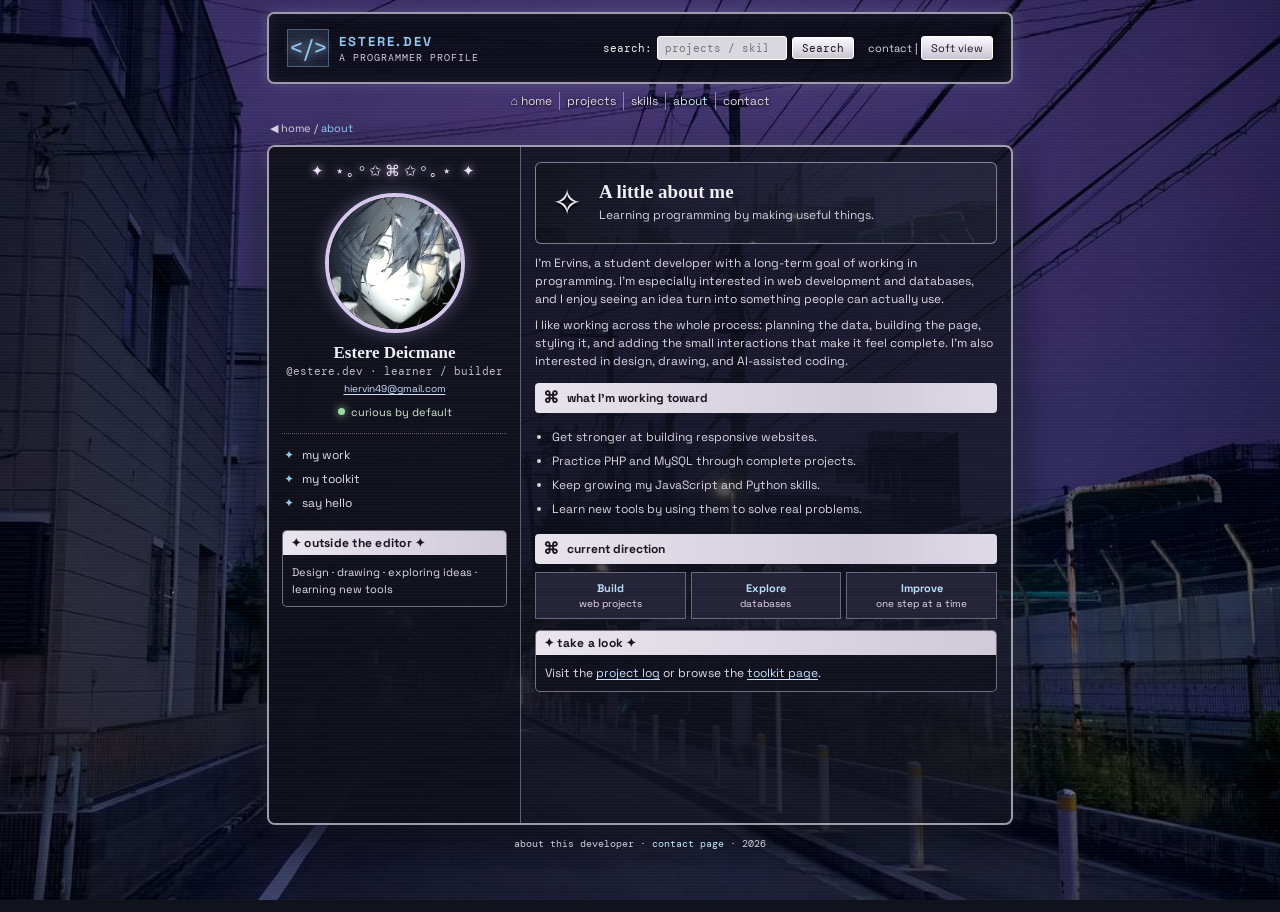
==== about.html @ 3be3d0f4 "first commit" ====
<!doctype html>
<html lang="en">
  <head>
    <meta charset="utf-8" />
    <meta name="viewport" content="width=device-width,initial-scale=1" />
    <meta
      name="description"
      content="About Estere Deicmane, a programmer in training."
    />
    <title>Estere.dev — About</title>
    <link rel="stylesheet" href="app.css" />
    <script defer src="app.js"></script>
  </head>
  <body>
    <div class="wrap">
      <header class="topbar">
        <a class="brand" href="index.html"
          ><span class="brand-mark">&lt;/&gt;</span
          ><span class="brand-name"
            >ESTERE.DEV<small>A PROGRAMMER PROFILE</small></span
          ></a
        >
        <div class="top-actions">
          <form class="search" id="global-search">
            <label for="search-input">search:</label
            ><input
              id="search-input"
              type="search"
              placeholder="projects / skills"
            /><button>Search</button>
          </form>
          <div class="utility-links">
            <a href="contact.html">contact</a> |
            <button class="tiny-btn" id="theme-toggle" type="button">
              Soft view
            </button>
          </div>
        </div>
      </header>
      <nav class="nav" aria-label="Main navigation">
        <a href="index.html">⌂ home</a><a href="projects.html">projects</a
        ><a href="skills.html">skills</a
        ><a href="about.html" aria-current="page">about</a
        ><a href="contact.html">contact</a>
      </nav>
      <p class="crumb">◀ <a href="index.html">home</a> / <span>about</span></p>
      <div class="profile">
        <aside class="side">
          <p class="sparkle">✦ ⋆｡°✩⌘✩°｡⋆ ✦</p>
          <img
            class="profile-photo"
            src="assets/profile-avatar.jpg"
            alt="Profile picture"
          />
          <h2 class="profile-name">Estere Deicmane</h2>
          <div class="handle">@estere.dev · learner / builder</div>
          <a class="mini-link side-email" href="mailto:hiervin49@gmail.com"
            >hiervin49@gmail.com</a
          >
          <div class="status"><span class="dot"></span> curious by default</div>
          <div class="side-links">
            <a href="projects.html">my work</a
            ><a href="skills.html">my toolkit</a
            ><a href="contact.html">say hello</a>
          </div>
          <section class="widget">
            <div class="widget-title">✦ outside the editor ✦</div>
            <div class="widget-body">
              Design · drawing · exploring ideas · learning new tools
            </div>
          </section>
        </aside>
        <main class="main">
          <div class="intro-banner">
            <span class="pixel-icon">✧</span>
            <div>
              <h1>A little about me</h1>
              <p>Learning programming by making useful things.</p>
            </div>
          </div>
          <section class="about-text">
            <p>
              I’m Ervins, a student developer with a long-term goal of working
              in programming. I’m especially interested in web development and
              databases, and I enjoy seeing an idea turn into something people
              can actually use.
            </p>
            <p>
              I like working across the whole process: planning the data,
              building the page, styling it, and adding the small interactions
              that make it feel complete. I’m also interested in design,
              drawing, and AI-assisted coding.
            </p>
          </section>
          <h2 class="section-title">what I’m working toward</h2>
          <ul class="bullet-list">
            <li>Get stronger at building responsive websites.</li>
            <li>Practice PHP and MySQL through complete projects.</li>
            <li>Keep growing my JavaScript and Python skills.</li>
            <li>Learn new tools by using them to solve real problems.</li>
          </ul>
          <h2 class="section-title">current direction</h2>
          <div class="blurb-row">
            <div class="blurb"><b>Build</b>web projects</div>
            <div class="blurb"><b>Explore</b>databases</div>
            <div class="blurb"><b>Improve</b>one step at a time</div>
          </div>
          <section class="widget">
            <div class="widget-title">✦ take a look ✦</div>
            <div class="widget-body">
              Visit the
              <a class="mini-link" href="projects.html">project log</a> or
              browse the
              <a class="mini-link" href="skills.html">toolkit page</a>.
            </div>
          </section>
        </main>
      </div>
      <footer class="footer">
        about this developer · <a href="contact.html">contact page</a> ·
        <span data-year></span>
      </footer>
    </div>
    <div class="toast" id="toast" role="status" aria-live="polite"></div>
  </body>
</html>
---- app.css ----
@import url("https://fonts.googleapis.com/css2?family=DM+Mono:wght@400;500&family=Space+Grotesk:wght@400;500;600;700&display=swap");
:root {
  --ink: #f0edf4;
  --muted: #c0bac9;
  --panel: rgba(16, 17, 27, 0.84);
  --panel-2: rgba(24, 25, 38, 0.82);
  --line: rgba(234, 226, 246, 0.66);
  --accent-blue: #93c6ef;
  --blue: #93c6ef;
  --lav: #d9c3ed;
  --dark: #12131e;
  --shadow: 0 14px 45px #05060ac9;
}
* {
  box-sizing: border-box;
}
html {
  scroll-behavior: smooth;
}
body {
  margin: 0;
  min-height: 100vh;
  color: var(--ink);
  font:
    14px/1.5 "Space Grotesk",
    Arial,
    sans-serif;
  background: #11131c url("assets/site-background.jpg") center/cover fixed
    no-repeat;
  position: relative;
}
body:before {
  content: "";
  position: fixed;
  inset: 0;
  pointer-events: none;
  z-index: 5;
  background: repeating-linear-gradient(
    0deg,
    rgba(255, 255, 255, 0.035) 0 1px,
    transparent 1px 3px
  );
  mix-blend-mode: screen;
  opacity: 0.45;
}
a {
  color: inherit;
  text-decoration: none;
}
button,
input,
textarea {
  font: inherit;
  color: inherit;
}
.wrap {
  max-width: 770px;
  margin: 12px auto 42px;
  padding: 0 12px;
  position: relative;
  z-index: 1;
}
.topbar {
  height: 72px;
  background: rgba(9, 10, 18, 0.88);
  border: 2px solid var(--line);
  border-radius: 7px;
  box-shadow:
    0 0 14px #ccd2ef30,
    inset 0 0 18px #a3a8d018;
  display: flex;
  align-items: center;
  justify-content: space-between;
  padding: 10px 18px;
  gap: 16px;
}
.brand {
  display: flex;
  align-items: center;
  gap: 10px;
  min-width: 180px;
}
.brand-mark {
  width: 42px;
  height: 38px;
  display: grid;
  place-items: center;
  color: var(--accent-blue);
  font-size: 24px;
  border: 1px solid #93c6ef60;
  background: linear-gradient(140deg, #93c6ef26, #1c1e31);
  text-shadow: 0 0 10px var(--accent-blue);
}
.brand-name {
  font-weight: 700;
  letter-spacing: 0.16em;
  font-size: 13px;
  color: var(--accent-blue);
}
.brand-name small {
  display: block;
  letter-spacing: 0.1em;
  color: #d2c7db;
  font:
    10px "DM Mono",
    monospace;
}
.top-actions {
  display: flex;
  align-items: center;
  gap: 14px;
}
.search {
  display: flex;
  align-items: center;
  gap: 5px;
  font:
    11px "DM Mono",
    monospace;
  color: #eee;
}
.search input {
  width: 130px;
  background: #d9d8df;
  color: #151521;
  border: 1px solid #fff;
  border-radius: 3px;
  padding: 4px 7px;
  outline: none;
}
.search input:focus {
  box-shadow: 0 0 0 2px var(--accent-blue);
}
.tiny-btn,
.search button {
  background: linear-gradient(#fbf9ff, #c8c5d1);
  color: #191723;
  border: 1px solid #fff;
  border-radius: 3px;
  padding: 3px 9px;
  font-size: 11px;
  cursor: pointer;
  box-shadow: 0 1px 3px #000;
}
.utility-links {
  font-size: 11px;
  color: #d9d5df;
  white-space: nowrap;
}
.utility-links a:hover,
.nav a:hover {
  color: var(--accent-blue);
}
.nav {
  display: flex;
  flex-wrap: wrap;
  justify-content: center;
  gap: 0;
  padding: 8px 0 10px;
  color: #ddd7e1;
  font-size: 12px;
  text-shadow: 0 1px 3px #000;
}
.nav a {
  padding: 0 7px;
  border-right: 1px solid #8e8996;
}
.nav a:last-child {
  border: 0;
}
.nav a[aria-current="page"] {
  color: #cde7ff;
}
.crumb {
  font-size: 11px;
  color: #d5d0df;
  margin: 0 0 8px 3px;
}
.crumb span {
  color: var(--accent-blue);
}
.profile {
  display: grid;
  grid-template-columns: 252px 1fr;
  border: 2px solid var(--line);
  border-radius: 8px;
  background: linear-gradient(
    125deg,
    rgba(10, 11, 20, 0.83),
    rgba(22, 23, 35, 0.7)
  );
  box-shadow:
    var(--shadow),
    0 0 16px #ced4f02c;
  overflow: hidden;
  min-height: 680px;
}
.side {
  padding: 15px 13px 18px;
  border-right: 1px solid #e3d9f363;
  background: linear-gradient(150deg, #11121bd9, #0c0e19cc);
}
.main {
  padding: 15px 14px 24px;
  min-width: 0;
}
.sparkle {
  font:
    15px Georgia,
    serif;
  letter-spacing: 0.24em;
  text-align: center;
  color: #eee3f6;
  text-shadow: 0 0 9px #d5b9f9;
  margin: 0 0 10px;
}
.profile-photo {
  width: 140px;
  height: 140px;
  border-radius: 50%;
  margin: 13px auto 10px;
  border: 4px solid #d4c7eb;
  box-shadow: 0 0 18px #b3a9ef64;
  display: block;
  object-fit: cover;
}
.workspace-photo {
  display: block;
  width: 100%;
  aspect-ratio: 3 / 2;
  margin: 12px 0;
  border: 1px solid #e3d9f363;
  border-radius: 4px;
  object-fit: cover;
}
.profile-name {
  text-align: center;
  font:
    600 17px Georgia,
    serif;
  margin: 5px 0 1px;
}
.handle {
  text-align: center;
  color: #beb5c9;
  font:
    11px "DM Mono",
    monospace;
}
.side-email {
  display: block;
  margin: 3px 0 4px;
  text-align: center;
  font-size: 10px;
}
.status {
  display: flex;
  justify-content: center;
  align-items: center;
  gap: 6px;
  color: #d6e8d5;
  font-size: 11px;
  margin: 8px 0 13px;
}
.dot {
  width: 7px;
  height: 7px;
  border-radius: 50%;
  background: #9adb9f;
  box-shadow: 0 0 8px #9adb9f;
}
.side-links {
  border-top: 1px dotted #afa4ba80;
  padding-top: 9px;
  margin: 6px 0 15px;
}
.side-links a {
  display: block;
  padding: 3px 2px;
  font-size: 12px;
  color: #e1dce8;
}
.side-links a:before {
  content: "✦";
  color: var(--accent-blue);
  margin-right: 8px;
}
.side-links a:hover {
  background: #ffffff0c;
  color: #cde7ff;
}
.widget {
  border: 1px solid #e5d8ed75;
  border-radius: 5px;
  background: #10121de0;
  margin: 11px 0;
  overflow: hidden;
}
.widget-title {
  background: linear-gradient(90deg, #e9e5ed, #cfc9d8);
  color: #151522;
  padding: 3px 8px;
  font-size: 12px;
  font-weight: 700;
  letter-spacing: 0.02em;
}
.widget-body {
  padding: 9px;
  font-size: 12px;
  color: #e3dce8;
}
.side .widget-body {
  font-size: 11px;
}
.tag-cloud {
  display: flex;
  flex-wrap: wrap;
  gap: 5px;
}
.tag {
  display: inline-block;
  padding: 3px 6px;
  border: 1px solid #d1c5e475;
  background: linear-gradient(120deg, #262438, #161a26);
  font:
    10px "DM Mono",
    monospace;
  color: #f1e8f3;
}
.tag:nth-child(3n + 1) {
  border-color: #93c6ef78;
  color: #d3eaff;
}
.tag:nth-child(3n + 2) {
  border-color: #9bc9ed78;
  color: #d6eeff;
}
.mini-link {
  color: #c9dfff;
  text-decoration: underline;
  text-underline-offset: 2px;
}
.small-print {
  font-size: 10px;
  color: #b4adbd;
}
.intro-banner {
  min-height: 82px;
  border: 1px solid #ddd4e78a;
  border-radius: 6px;
  background:
    linear-gradient(100deg, #11131ede, #242638bf),
    url("assets/site-background.jpg") center/cover;
  display: flex;
  align-items: center;
  gap: 17px;
  padding: 12px 16px;
  margin-bottom: 10px;
}
.pixel-icon {
  font-size: 36px;
  filter: drop-shadow(0 3px 0 #050609);
}
.intro-banner h1 {
  font:
    600 19px Georgia,
    serif;
  margin: 0 0 3px;
}
.intro-banner p {
  margin: 0;
  color: #d6d0dc;
  font-size: 12px;
}
.edit-link {
  margin-left: auto;
  font-size: 11px;
  color: #b9ddfa;
  white-space: nowrap;
}
.welcome {
  font-size: 12px;
  color: #d5cddd;
  margin: 10px 0 13px;
}
.section-title {
  display: flex;
  align-items: center;
  gap: 8px;
  background: linear-gradient(90deg, #e8e4ed, #cfcbd8 70%, #ded9e6);
  color: #171621;
  border-radius: 4px;
  padding: 3px 8px;
  margin: 13px 0 8px;
  font-weight: 700;
  font-size: 12px;
}
.section-title:before {
  content: "⌘";
  font-family: Georgia;
  font-size: 16px;
}
.section-title small {
  margin-left: auto;
  font:
    10px "DM Mono",
    monospace;
  color: #4a4653;
}
.grid {
  display: grid;
  grid-template-columns: repeat(2, minmax(0, 1fr));
  gap: 7px;
}
.skill-card {
  border: 1px solid #d3c9e488;
  background: linear-gradient(140deg, #222334ed, #11131ce8);
  min-height: 55px;
  padding: 7px 8px;
  cursor: pointer;
  text-align: left;
  transition:
    transform 0.15s,
    border-color 0.15s;
}
.skill-card:hover,
.skill-card.active {
  transform: translateY(-2px);
  border-color: var(--accent-blue);
  box-shadow: 0 4px 12px #06070a88;
}
.skill-card strong {
  display: block;
  font:
    600 12px "DM Mono",
    monospace;
  color: #f5e8f1;
}
.skill-card span {
  display: block;
  color: #c3bdcc;
  font-size: 10px;
  margin-top: 2px;
}
.demo-output {
  border: 1px solid #b9a9ca75;
  background: #080b12;
  color: #c5f0d2;
  padding: 10px 11px;
  margin-top: 8px;
  border-radius: 4px;
  font:
    11px/1.55 "DM Mono",
    monospace;
  white-space: pre-wrap;
  min-height: 58px;
}
.demo-output .prompt {
  color: #b9ddfa;
}
.blurb-row {
  display: grid;
  grid-template-columns: repeat(3, 1fr);
  gap: 5px;
}
.blurb {
  font-size: 10px;
  text-align: center;
  padding: 7px 4px;
  border: 1px solid #d5cae566;
  background: #242236;
  color: #e8dce9;
}
.blurb b {
  display: block;
  color: #b9ddfa;
  font-size: 11px;
}
.project-list {
  display: grid;
  gap: 8px;
}
.project-card {
  border: 1px solid #d2c6e388;
  background: linear-gradient(120deg, #222333e8, #12141eea);
  padding: 10px;
  border-radius: 4px;
  display: grid;
  grid-template-columns: 52px 1fr auto;
  gap: 10px;
  align-items: center;
}
.project-icon {
  width: 48px;
  height: 48px;
  display: grid;
  place-items: center;
  font-size: 22px;
  background: linear-gradient(140deg, #93c6ef3b, #9ac8ee25);
  border: 1px solid #93c6ef7a;
}
.project-card h3 {
  font:
    600 14px Georgia,
    serif;
  margin: 0 0 3px;
}
.project-card p {
  font-size: 11px;
  color: #c9c2d0;
  margin: 0;
}
.project-card .tag-cloud {
  margin-top: 6px;
}
.project-card button,
.action-btn {
  border: 1px solid #eee1f5;
  background: linear-gradient(#f3edf7, #cbc5d4);
  color: #17151f;
  padding: 5px 8px;
  border-radius: 3px;
  font-size: 10px;
  font-weight: 600;
  cursor: pointer;
  white-space: nowrap;
}
.project-card button:hover,
.action-btn:hover,
.tiny-btn:hover {
  filter: brightness(1.08);
  transform: translateY(-1px);
}
.filter-row {
  display: flex;
  gap: 7px;
  align-items: center;
  margin: 8px 0;
}
.filter-row input {
  flex: 1;
  min-width: 0;
  background: #10121d;
  border: 1px solid #cfc2dd99;
  border-radius: 3px;
  padding: 7px 9px;
  font-size: 12px;
}
.filter-row input:focus {
  outline: 2px solid var(--accent-blue);
}
.filter-count {
  font:
    10px "DM Mono",
    monospace;
  color: #c7bdcf;
  white-space: nowrap;
}
.empty-state {
  padding: 18px;
  text-align: center;
  color: #cec4d7;
  border: 1px dashed #cfc0dd80;
}
.skill-row {
  display: grid;
  grid-template-columns: 98px 1fr;
  gap: 12px;
  align-items: start;
  padding: 9px 0;
  border-bottom: 1px dotted #c6b8d969;
}
.skill-row:last-child {
  border: 0;
}
.skill-name {
  font:
    600 13px "DM Mono",
    monospace;
  color: #c6e4fa;
}
.skill-row p {
  font-size: 12px;
  color: #d0c9d6;
  margin: 0;
}
.code-sample {
  display: block;
  margin-top: 5px;
  color: #bce9cb;
  font:
    10px "DM Mono",
    monospace;
}
.about-text p {
  font-size: 12px;
  color: #ddd6e1;
  margin: 8px 0;
}
.bullet-list {
  padding-left: 17px;
  color: #d9d1dd;
  font-size: 12px;
}
.bullet-list li {
  padding: 3px 0;
}
.contact-form label {
  display: block;
  font-size: 11px;
  margin: 8px 0 3px;
  color: #e4dce8;
}
.contact-form input,
.contact-form textarea {
  display: block;
  width: 100%;
  background: #0d1019;
  border: 1px solid #cfc2dd88;
  padding: 8px;
  border-radius: 3px;
  font-size: 12px;
}
.contact-form textarea {
  min-height: 90px;
  resize: vertical;
}
.notice {
  font-size: 11px;
  color: #c5bdca;
  background: #0b0d15;
  border-left: 3px solid var(--blue);
  padding: 8px;
  margin: 10px 0;
}
.form-status {
  font-size: 11px;
  color: #bde9c6;
  min-height: 18px;
}
.footer {
  padding: 12px 4px;
  text-align: center;
  font:
    10px "DM Mono",
    monospace;
  color: #d1cad7;
}
.footer a {
  color: #c6e4fa;
}
.toast {
  position: fixed;
  bottom: 18px;
  left: 50%;
  transform: translate(-50%, 20px);
  opacity: 0;
  pointer-events: none;
  background: #eae4f0;
  color: #17141e;
  padding: 8px 14px;
  border-radius: 4px;
  z-index: 9;
  font-size: 12px;
  transition: 0.2s;
}
.toast.show {
  opacity: 1;
  transform: translate(-50%, 0);
}
dialog {
  background: #11131e;
  color: var(--ink);
  border: 1px solid #e5d9ed;
  border-radius: 7px;
  max-width: 510px;
  width: calc(100% - 32px);
  box-shadow: 0 20px 70px #000;
}
.modal-head {
  display: flex;
  align-items: center;
  justify-content: space-between;
  border-bottom: 1px solid #c9bad966;
  padding-bottom: 8px;
}
.modal-head h2 {
  font:
    600 18px Georgia,
    serif;
  margin: 0;
}
.modal-close {
  background: transparent;
  border: 0;
  color: #fff;
  font-size: 21px;
  cursor: pointer;
}
.modal-copy {
  font-size: 12px;
  color: #d5cddd;
}
.dark-off {
  --panel: rgba(35, 37, 49, 0.92);
  --panel-2: rgba(47, 49, 64, 0.9);
}
.dark-off:before {
  opacity: 0.12;
}
.dark-off .profile {
  background: #303243ed;
}
.dark-off .side {
  background: #292b39df;
}
@media (max-width: 640px) {
  .wrap {
    margin-top: 7px;
    padding: 0 7px;
  }
  .topbar {
    height: auto;
    min-height: 62px;
    padding: 8px 10px;
    flex-wrap: wrap;
  }
  .brand {
    min-width: 0;
  }
  .top-actions {
    margin-left: auto;
  }
  .search {
    display: none;
  }
  .nav {
    font-size: 11px;
  }
  .nav a {
    padding: 2px 6px;
  }
  .profile {
    grid-template-columns: 1fr;
  }
  .side {
    border-right: 0;
    border-bottom: 1px solid #e3d9f363;
    padding: 10px;
  }
  .side > .sparkle,
  .side-links,
  .side .widget {
    display: none;
  }
  .profile-photo {
    width: 84px;
    height: 84px;
    margin: 5px auto;
  }
  .main {
    padding: 10px;
  }
  .intro-banner {
    min-height: 72px;
    padding: 9px;
  }
  .intro-banner h1 {
    font-size: 16px;
  }
  .edit-link {
    font-size: 10px;
  }
  .grid {
    grid-template-columns: repeat(2, minmax(0, 1fr));
  }
  .project-card {
    grid-template-columns: 42px 1fr;
  }
  .project-icon {
    width: 40px;
    height: 40px;
  }
  .project-card button {
    grid-column: 2;
    justify-self: start;
  }
  .skill-row {
    grid-template-columns: 80px 1fr;
  }
  .blurb-row {
    grid-template-columns: repeat(3, 1fr);
  }
}
@media (max-width: 390px) {
  .utility-links {
    font-size: 10px;
  }
  .brand-mark {
    width: 34px;
  }
  .brand-name {
    font-size: 11px;
  }
  .nav a {
    padding: 2px 4px;
  }
  .grid {
    grid-template-columns: 1fr;
  }
  .intro-banner {
    gap: 8px;
  }
  .edit-link {
    display: none;
  }
}
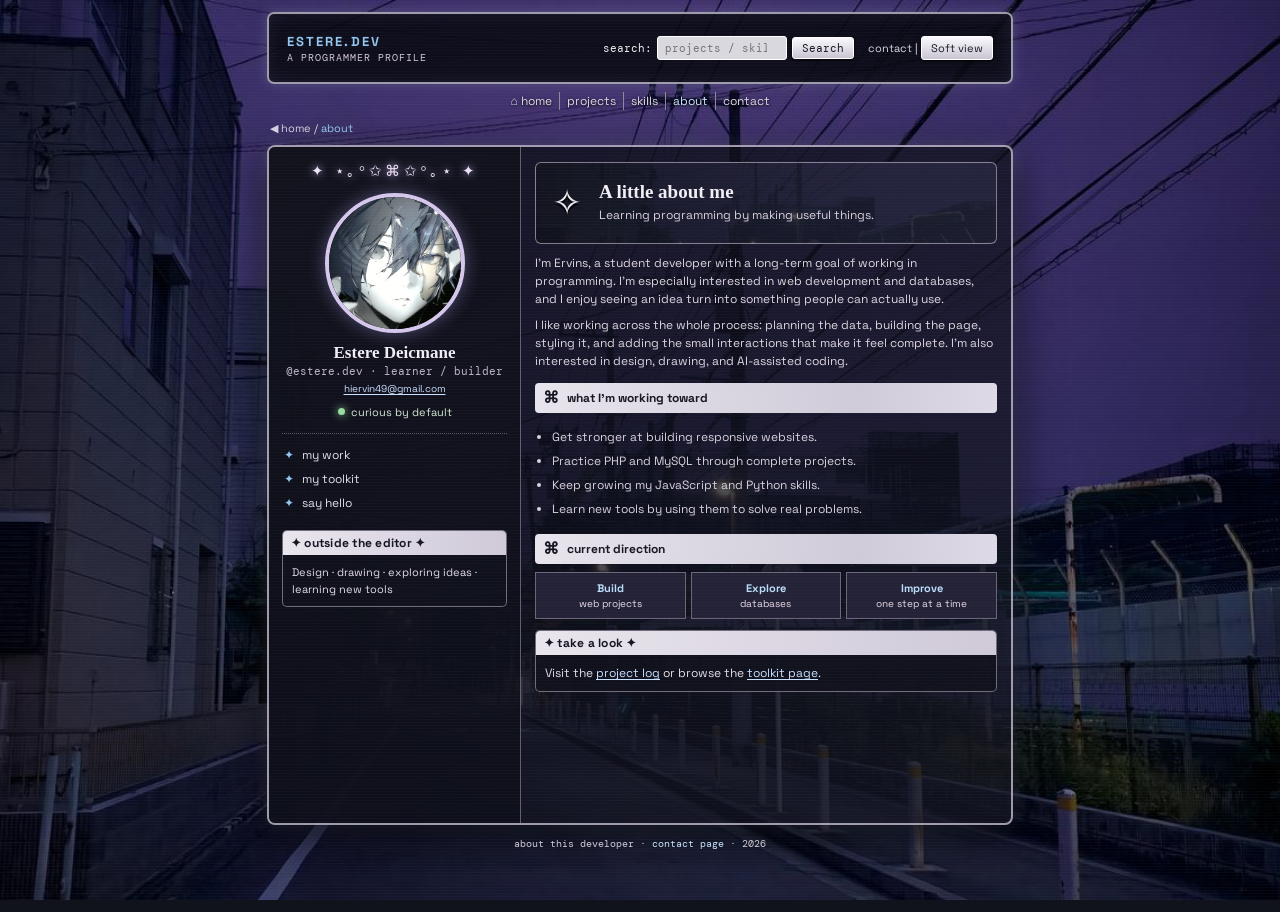
==== commit 2bd1876b: "ok" ====
--- a/about.html
+++ b/about.html
@@ -7,7 +7,7 @@
       name="description"
       content="About Estere Deicmane, a programmer in training."
     />
-    <title>Estere.dev — About</title>
+    <title>Estere.dev - About</title>
     <link rel="stylesheet" href="app.css" />
     <script defer src="app.js"></script>
   </head>
@@ -15,15 +15,14 @@
     <div class="wrap">
       <header class="topbar">
         <a class="brand" href="index.html"
-          ><span class="brand-mark">&lt;/&gt;</span
           ><span class="brand-name"
             >ESTERE.DEV<small>A PROGRAMMER PROFILE</small></span
           ></a
         >
         <div class="top-actions">
           <form class="search" id="global-search">
-            <label for="search-input">search:</label
-            ><input
+            <label for="search-input">search:</label>
+            <input
               id="search-input"
               type="search"
               placeholder="projects / skills"
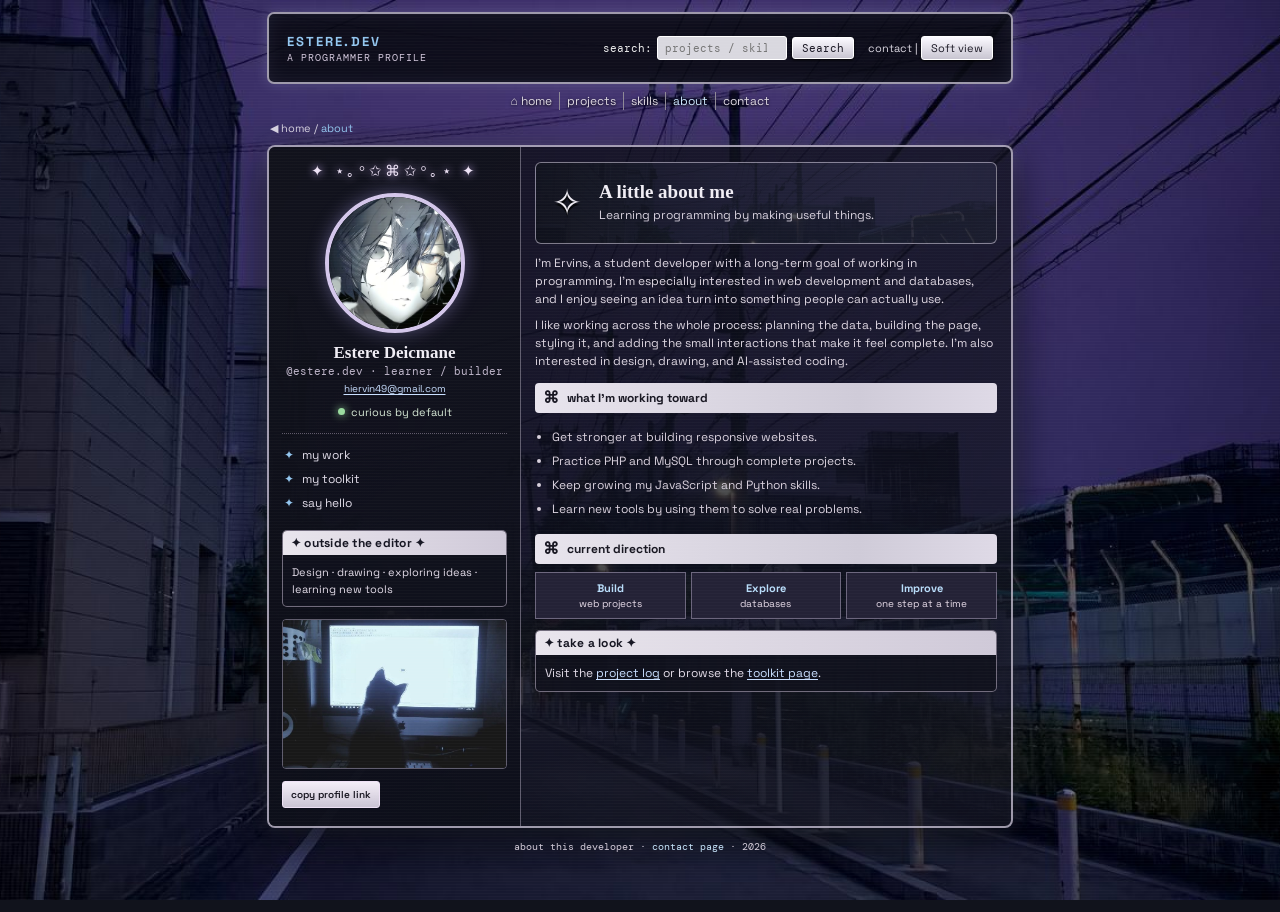
==== commit 005852a8: "minor fixes" ====
--- a/about.html
+++ b/about.html
@@ -68,6 +68,10 @@
               Design · drawing · exploring ideas · learning new tools
             </div>
           </section>
+          <img class="workspace-photo" src="assets/coding-cat.jpg" alt="" />
+          <button class="action-btn" data-copy="url" type="button">
+            copy profile link
+          </button>
         </aside>
         <main class="main">
           <div class="intro-banner">
--- a/app.css
+++ b/app.css
@@ -490,6 +490,9 @@
   gap: 10px;
   align-items: center;
 }
+.project-card[hidden] {
+  display: none;
+}
 .project-icon {
   width: 48px;
   height: 48px;
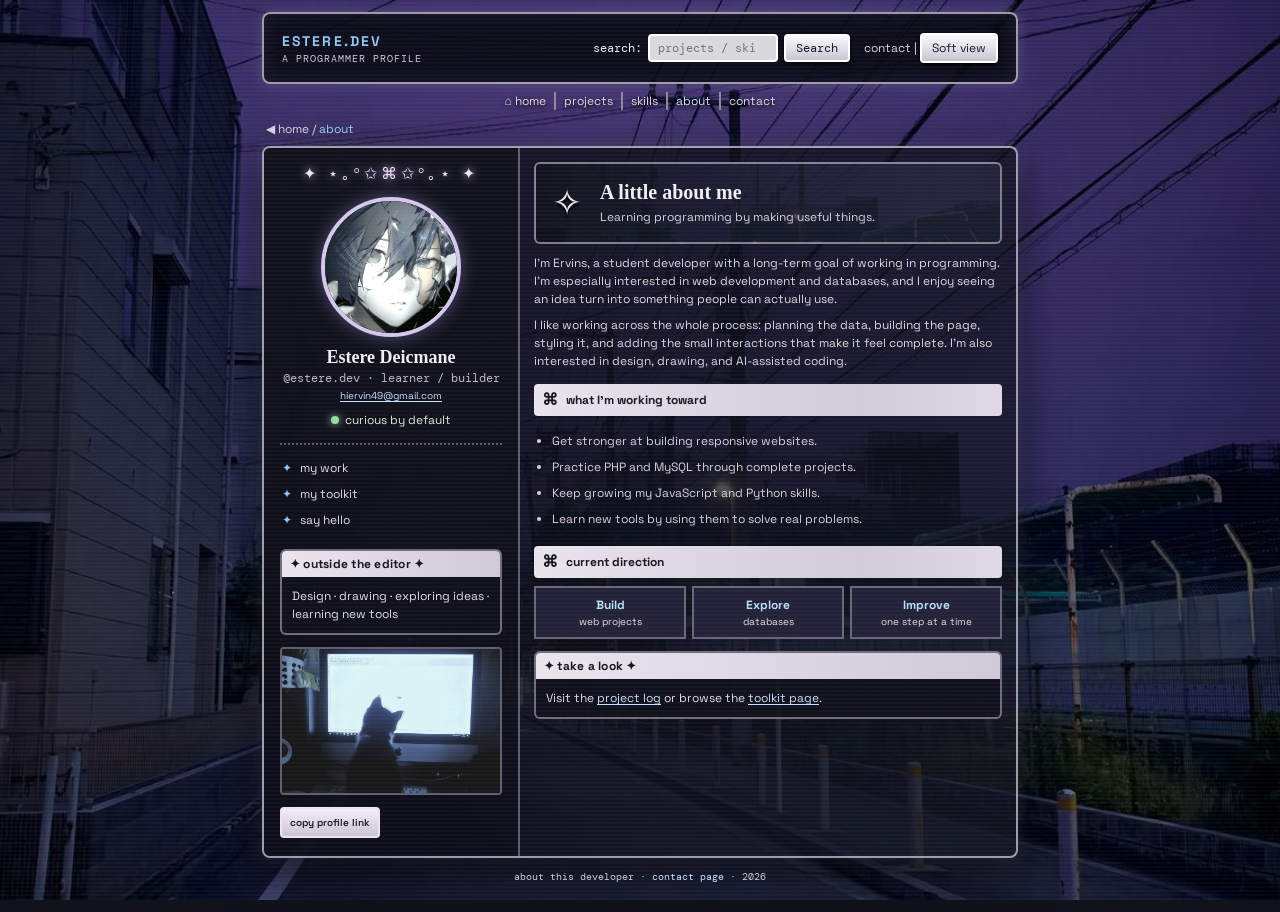
==== commit bc34e19c: "idk anymore" ====
--- a/about.html
+++ b/about.html
@@ -14,11 +14,12 @@
   <body>
     <div class="wrap">
       <header class="topbar">
-        <a class="brand" href="index.html"
-          ><span class="brand-name"
-            >ESTERE.DEV<small>A PROGRAMMER PROFILE</small></span
-          ></a
-        >
+        <a class="brand" href="index.html">
+          <span class="brand-name">
+            ESTERE.DEV
+            <small> A PROGRAMMER PROFILE </small>
+          </span>
+        </a>
         <div class="top-actions">
           <form class="search" id="global-search">
             <label for="search-input">search:</label>
@@ -26,10 +27,11 @@
               id="search-input"
               type="search"
               placeholder="projects / skills"
-            /><button>Search</button>
+            />
+            <button>Search</button>
           </form>
           <div class="utility-links">
-            <a href="contact.html">contact</a> |
+            <a href="contact.html"> contact </a> |
             <button class="tiny-btn" id="theme-toggle" type="button">
               Soft view
             </button>
@@ -37,12 +39,12 @@
         </div>
       </header>
       <nav class="nav" aria-label="Main navigation">
-        <a href="index.html">⌂ home</a><a href="projects.html">projects</a
-        ><a href="skills.html">skills</a
-        ><a href="about.html" aria-current="page">about</a
-        ><a href="contact.html">contact</a>
+        <a href="index.html">⌂ home</a><a href="projects.html">projects</a>
+        <a href="skills.html">skills</a>
+        <a href="about.html" aria-current="page">about</a>
+        <a href="contact.html">contact</a>
       </nav>
-      <p class="crumb">◀ <a href="index.html">home</a> / <span>about</span></p>
+      <p class="crumb">◀ <a href="index.html">home</a> / <span>about</span> </p>
       <div class="profile">
         <aside class="side">
           <p class="sparkle">✦ ⋆｡°✩⌘✩°｡⋆ ✦</p>
@@ -51,16 +53,16 @@
             src="assets/profile-avatar.jpg"
             alt="Profile picture"
           />
-          <h2 class="profile-name">Estere Deicmane</h2>
+          <h2 class="profile-name">Estere Deicmane </h2>
           <div class="handle">@estere.dev · learner / builder</div>
-          <a class="mini-link side-email" href="mailto:hiervin49@gmail.com"
-            >hiervin49@gmail.com</a
-          >
+          <a class="mini-link side-email" href="mailto:hiervin49@gmail.com">
+            hiervin49@gmail.com
+          </a>
           <div class="status"><span class="dot"></span> curious by default</div>
           <div class="side-links">
-            <a href="projects.html">my work</a
-            ><a href="skills.html">my toolkit</a
-            ><a href="contact.html">say hello</a>
+            <a href="projects.html">my work</a>
+            <a href="skills.html">my toolkit</a>
+            <a href="contact.html">say hello</a>
           </div>
           <section class="widget">
             <div class="widget-title">✦ outside the editor ✦</div>
@@ -112,8 +114,8 @@
             <div class="widget-title">✦ take a look ✦</div>
             <div class="widget-body">
               Visit the
-              <a class="mini-link" href="projects.html">project log</a> or
-              browse the
+              <a class="mini-link" href="projects.html">project log</a> 
+              or browse the
               <a class="mini-link" href="skills.html">toolkit page</a>.
             </div>
           </section>
--- a/app.css
+++ b/app.css
@@ -9,7 +9,7 @@
   --blue: #93c6ef;
   --lav: #d9c3ed;
   --dark: #12131e;
-  --shadow: 0 14px 45px #05060ac9;
+  --shadow: 0 14px 46px #05060ac9;
 }
 * {
   box-sizing: border-box;
@@ -22,7 +22,7 @@
   min-height: 100vh;
   color: var(--ink);
   font:
-    14px/1.5 "Space Grotesk",
+    16px/1.5 "Space Grotesk",
     Arial,
     sans-serif;
   background: #11131c url("assets/site-background.jpg") center/cover fixed
@@ -37,11 +37,11 @@
   z-index: 5;
   background: repeating-linear-gradient(
     0deg,
-    rgba(255, 255, 255, 0.035) 0 1px,
-    transparent 1px 3px
+    #ffffff09 0 2px,
+    transparent 2px 4px
   );
   mix-blend-mode: screen;
-  opacity: 0.45;
+  opacity: 0.5;
 }
 a {
   color: inherit;
@@ -54,8 +54,8 @@
   color: inherit;
 }
 .wrap {
-  max-width: 770px;
-  margin: 12px auto 42px;
+  max-width: 780px;
+  margin: 12px auto 46px;
   padding: 0 12px;
   position: relative;
   z-index: 1;
@@ -64,7 +64,7 @@
   height: 72px;
   background: rgba(9, 10, 18, 0.88);
   border: 2px solid var(--line);
-  border-radius: 7px;
+  border-radius: 8px;
   box-shadow:
     0 0 14px #ccd2ef30,
     inset 0 0 18px #a3a8d018;
@@ -72,7 +72,7 @@
   align-items: center;
   justify-content: space-between;
   padding: 10px 18px;
-  gap: 16px;
+  gap: 18px;
 }
 .brand {
   display: flex;
@@ -81,20 +81,20 @@
   min-width: 180px;
 }
 .brand-mark {
-  width: 42px;
-  height: 38px;
+  width: 40px;
+  height: 40px;
   display: grid;
   place-items: center;
   color: var(--accent-blue);
   font-size: 24px;
-  border: 1px solid #93c6ef60;
+  border: 2px solid #93c6ef60;
   background: linear-gradient(140deg, #93c6ef26, #1c1e31);
   text-shadow: 0 0 10px var(--accent-blue);
 }
 .brand-name {
   font-weight: 700;
-  letter-spacing: 0.16em;
-  font-size: 13px;
+  letter-spacing: 0.15em;
+  font-size: 14px;
   color: var(--accent-blue);
 }
 .brand-name small {
@@ -113,9 +113,9 @@
 .search {
   display: flex;
   align-items: center;
-  gap: 5px;
-  font:
-    11px "DM Mono",
+  gap: 6px;
+  font:
+    12px "DM Mono",
     monospace;
   color: #eee;
 }
@@ -123,9 +123,9 @@
   width: 130px;
   background: #d9d8df;
   color: #151521;
-  border: 1px solid #fff;
-  border-radius: 3px;
-  padding: 4px 7px;
+  border: 2px solid #fff;
+  border-radius: 4px;
+  padding: 4px 8px;
   outline: none;
 }
 .search input:focus {
@@ -135,15 +135,15 @@
 .search button {
   background: linear-gradient(#fbf9ff, #c8c5d1);
   color: #191723;
-  border: 1px solid #fff;
-  border-radius: 3px;
-  padding: 3px 9px;
-  font-size: 11px;
+  border: 2px solid #fff;
+  border-radius: 4px;
+  padding: 4px 10px;
+  font-size: 12px;
   cursor: pointer;
-  box-shadow: 0 1px 3px #000;
+  box-shadow: 0 2px 4px #000;
 }
 .utility-links {
-  font-size: 11px;
+  font-size: 12px;
   color: #d9d5df;
   white-space: nowrap;
 }
@@ -159,11 +159,11 @@
   padding: 8px 0 10px;
   color: #ddd7e1;
   font-size: 12px;
-  text-shadow: 0 1px 3px #000;
+  text-shadow: 0 2px 4px #000;
 }
 .nav a {
-  padding: 0 7px;
-  border-right: 1px solid #8e8996;
+  padding: 0 8px;
+  border-right: 2px solid #8e8996;
 }
 .nav a:last-child {
   border: 0;
@@ -172,22 +172,22 @@
   color: #cde7ff;
 }
 .crumb {
-  font-size: 11px;
+  font-size: 12px;
   color: #d5d0df;
-  margin: 0 0 8px 3px;
+  margin: 0 0 8px 4px;
 }
 .crumb span {
   color: var(--accent-blue);
 }
 .profile {
   display: grid;
-  grid-template-columns: 252px 1fr;
+  grid-template-columns: 256px 1fr;
   border: 2px solid var(--line);
   border-radius: 8px;
   background: linear-gradient(
     125deg,
-    rgba(10, 11, 20, 0.83),
-    rgba(22, 23, 35, 0.7)
+    #0a0b14d4,
+    #161723b3
   );
   box-shadow:
     var(--shadow),
@@ -196,29 +196,29 @@
   min-height: 680px;
 }
 .side {
-  padding: 15px 13px 18px;
-  border-right: 1px solid #e3d9f363;
+  padding: 16px 16px 18px;
+  border-right: 2px solid #e3d9f363;
   background: linear-gradient(150deg, #11121bd9, #0c0e19cc);
 }
 .main {
-  padding: 15px 14px 24px;
+  padding: 14px 14px 24px;
   min-width: 0;
 }
 .sparkle {
   font:
-    15px Georgia,
+    16px Georgia,
     serif;
-  letter-spacing: 0.24em;
+  letter-spacing: 0.25em;
   text-align: center;
   color: #eee3f6;
-  text-shadow: 0 0 9px #d5b9f9;
+  text-shadow: 0 0 10px #d5b9f9;
   margin: 0 0 10px;
 }
 .profile-photo {
   width: 140px;
   height: 140px;
   border-radius: 50%;
-  margin: 13px auto 10px;
+  margin: 14px auto 10px;
   border: 4px solid #d4c7eb;
   box-shadow: 0 0 18px #b3a9ef64;
   display: block;
@@ -229,27 +229,27 @@
   width: 100%;
   aspect-ratio: 3 / 2;
   margin: 12px 0;
-  border: 1px solid #e3d9f363;
+  border: 2px solid #e3d9f363;
   border-radius: 4px;
   object-fit: cover;
 }
 .profile-name {
   text-align: center;
   font:
-    600 17px Georgia,
+    600 18px Georgia,
     serif;
-  margin: 5px 0 1px;
+  margin: 6px 0 2px;
 }
 .handle {
   text-align: center;
   color: #beb5c9;
   font:
-    11px "DM Mono",
+    12px "DM Mono",
     monospace;
 }
 .side-email {
   display: block;
-  margin: 3px 0 4px;
+  margin: 2px 0 4px;
   text-align: center;
   font-size: 10px;
 }
@@ -259,24 +259,24 @@
   align-items: center;
   gap: 6px;
   color: #d6e8d5;
-  font-size: 11px;
-  margin: 8px 0 13px;
+  font-size: 12px;
+  margin: 8px 0 14px;
 }
 .dot {
-  width: 7px;
-  height: 7px;
+  width: 8px;
+  height: 8px;
   border-radius: 50%;
   background: #9adb9f;
   box-shadow: 0 0 8px #9adb9f;
 }
 .side-links {
-  border-top: 1px dotted #afa4ba80;
-  padding-top: 9px;
-  margin: 6px 0 15px;
+  border-top: 2px dotted #afa4ba80;
+  padding-top: 10px;
+  margin: 6px 0 16px;
 }
 .side-links a {
   display: block;
-  padding: 3px 2px;
+  padding: 4px 2px;
   font-size: 12px;
   color: #e1dce8;
 }
@@ -290,37 +290,37 @@
   color: #cde7ff;
 }
 .widget {
-  border: 1px solid #e5d8ed75;
-  border-radius: 5px;
+  border: 2px solid #e5d8ed75;
+  border-radius: 6px;
   background: #10121de0;
-  margin: 11px 0;
+  margin: 12px 0;
   overflow: hidden;
 }
 .widget-title {
   background: linear-gradient(90deg, #e9e5ed, #cfc9d8);
   color: #151522;
-  padding: 3px 8px;
+  padding: 4px 8px;
   font-size: 12px;
   font-weight: 700;
   letter-spacing: 0.02em;
 }
 .widget-body {
-  padding: 9px;
+  padding: 10px;
   font-size: 12px;
   color: #e3dce8;
 }
 .side .widget-body {
-  font-size: 11px;
+  font-size: 12px;
 }
 .tag-cloud {
   display: flex;
   flex-wrap: wrap;
-  gap: 5px;
+  gap: 6px;
 }
 .tag {
   display: inline-block;
-  padding: 3px 6px;
-  border: 1px solid #d1c5e475;
+  padding: 4px 6px;
+  border: 2px solid #d1c5e475;
   background: linear-gradient(120deg, #262438, #161a26);
   font:
     10px "DM Mono",
@@ -346,26 +346,26 @@
 }
 .intro-banner {
   min-height: 82px;
-  border: 1px solid #ddd4e78a;
+  border: 2px solid #ddd4e78a;
   border-radius: 6px;
   background:
     linear-gradient(100deg, #11131ede, #242638bf),
     url("assets/site-background.jpg") center/cover;
   display: flex;
   align-items: center;
-  gap: 17px;
+  gap: 18px;
   padding: 12px 16px;
   margin-bottom: 10px;
 }
 .pixel-icon {
   font-size: 36px;
-  filter: drop-shadow(0 3px 0 #050609);
+  filter: drop-shadow(0 4px 0 #050609);
 }
 .intro-banner h1 {
   font:
-    600 19px Georgia,
+    600 20px Georgia,
     serif;
-  margin: 0 0 3px;
+  margin: 0 0 4px;
 }
 .intro-banner p {
   margin: 0;
@@ -374,14 +374,14 @@
 }
 .edit-link {
   margin-left: auto;
-  font-size: 11px;
+  font-size: 12px;
   color: #b9ddfa;
   white-space: nowrap;
 }
 .welcome {
   font-size: 12px;
   color: #d5cddd;
-  margin: 10px 0 13px;
+  margin: 10px 0 14px;
 }
 .section-title {
   display: flex;
@@ -390,8 +390,8 @@
   background: linear-gradient(90deg, #e8e4ed, #cfcbd8 70%, #ded9e6);
   color: #171621;
   border-radius: 4px;
-  padding: 3px 8px;
-  margin: 13px 0 8px;
+  padding: 4px 8px;
+  margin: 14px 0 8px;
   font-weight: 700;
   font-size: 12px;
 }
@@ -410,13 +410,13 @@
 .grid {
   display: grid;
   grid-template-columns: repeat(2, minmax(0, 1fr));
-  gap: 7px;
+  gap: 8px;
 }
 .skill-card {
-  border: 1px solid #d3c9e488;
+  border: 2px solid #d3c9e488;
   background: linear-gradient(140deg, #222334ed, #11131ce8);
-  min-height: 55px;
-  padding: 7px 8px;
+  min-height: 56px;
+  padding: 8px 8px;
   cursor: pointer;
   text-align: left;
   transition:
@@ -443,14 +443,14 @@
   margin-top: 2px;
 }
 .demo-output {
-  border: 1px solid #b9a9ca75;
+  border: 2px solid #b9a9ca75;
   background: #080b12;
   color: #c5f0d2;
-  padding: 10px 11px;
+  padding: 10px 12px;
   margin-top: 8px;
   border-radius: 4px;
   font:
-    11px/1.55 "DM Mono",
+    12px/1.55 "DM Mono",
     monospace;
   white-space: pre-wrap;
   min-height: 58px;
@@ -461,27 +461,27 @@
 .blurb-row {
   display: grid;
   grid-template-columns: repeat(3, 1fr);
-  gap: 5px;
+  gap: 6px;
 }
 .blurb {
   font-size: 10px;
   text-align: center;
-  padding: 7px 4px;
-  border: 1px solid #d5cae566;
+  padding: 8px 4px;
+  border: 2px solid #d5cae566;
   background: #242236;
   color: #e8dce9;
 }
 .blurb b {
   display: block;
   color: #b9ddfa;
-  font-size: 11px;
+  font-size: 12px;
 }
 .project-list {
   display: grid;
   gap: 8px;
 }
 .project-card {
-  border: 1px solid #d2c6e388;
+  border: 2px solid #d2c6e388;
   background: linear-gradient(120deg, #222333e8, #12141eea);
   padding: 10px;
   border-radius: 4px;
@@ -500,16 +500,16 @@
   place-items: center;
   font-size: 22px;
   background: linear-gradient(140deg, #93c6ef3b, #9ac8ee25);
-  border: 1px solid #93c6ef7a;
+  border: 2px solid #93c6ef7a;
 }
 .project-card h3 {
   font:
     600 14px Georgia,
     serif;
-  margin: 0 0 3px;
+  margin: 0 0 4px;
 }
 .project-card p {
-  font-size: 11px;
+  font-size: 12px;
   color: #c9c2d0;
   margin: 0;
 }
@@ -518,11 +518,11 @@
 }
 .project-card button,
 .action-btn {
-  border: 1px solid #eee1f5;
+  border: 2px solid #eee1f5;
   background: linear-gradient(#f3edf7, #cbc5d4);
   color: #17151f;
-  padding: 5px 8px;
-  border-radius: 3px;
+  padding: 6px 8px;
+  border-radius: 4px;
   font-size: 10px;
   font-weight: 600;
   cursor: pointer;
@@ -532,11 +532,11 @@
 .action-btn:hover,
 .tiny-btn:hover {
   filter: brightness(1.08);
-  transform: translateY(-1px);
+  transform: translateY(0px);
 }
 .filter-row {
   display: flex;
-  gap: 7px;
+  gap: 8px;
   align-items: center;
   margin: 8px 0;
 }
@@ -544,9 +544,9 @@
   flex: 1;
   min-width: 0;
   background: #10121d;
-  border: 1px solid #cfc2dd99;
-  border-radius: 3px;
-  padding: 7px 9px;
+  border: 2px solid #cfc2dd99;
+  border-radius: 4px;
+  padding: 8px 10px;
   font-size: 12px;
 }
 .filter-row input:focus {
@@ -563,22 +563,22 @@
   padding: 18px;
   text-align: center;
   color: #cec4d7;
-  border: 1px dashed #cfc0dd80;
+  border: 2px dashed #cfc0dd80;
 }
 .skill-row {
   display: grid;
   grid-template-columns: 98px 1fr;
   gap: 12px;
   align-items: start;
-  padding: 9px 0;
-  border-bottom: 1px dotted #c6b8d969;
+  padding: 10px 0;
+  border-bottom: 2px dotted #c6b8d969;
 }
 .skill-row:last-child {
   border: 0;
 }
 .skill-name {
   font:
-    600 13px "DM Mono",
+    600 14px "DM Mono",
     monospace;
   color: #c6e4fa;
 }
@@ -589,7 +589,7 @@
 }
 .code-sample {
   display: block;
-  margin-top: 5px;
+  margin-top: 6px;
   color: #bce9cb;
   font:
     10px "DM Mono",
@@ -601,17 +601,17 @@
   margin: 8px 0;
 }
 .bullet-list {
-  padding-left: 17px;
+  padding-left: 18px;
   color: #d9d1dd;
   font-size: 12px;
 }
 .bullet-list li {
-  padding: 3px 0;
+  padding: 4px 0;
 }
 .contact-form label {
   display: block;
-  font-size: 11px;
-  margin: 8px 0 3px;
+  font-size: 12px;
+  margin: 8px 0 4px;
   color: #e4dce8;
 }
 .contact-form input,
@@ -619,9 +619,9 @@
   display: block;
   width: 100%;
   background: #0d1019;
-  border: 1px solid #cfc2dd88;
+  border: 2px solid #cfc2dd88;
   padding: 8px;
-  border-radius: 3px;
+  border-radius: 4px;
   font-size: 12px;
 }
 .contact-form textarea {
@@ -629,15 +629,15 @@
   resize: vertical;
 }
 .notice {
-  font-size: 11px;
+  font-size: 12px;
   color: #c5bdca;
   background: #0b0d15;
-  border-left: 3px solid var(--blue);
+  border-left: 4px solid var(--blue);
   padding: 8px;
   margin: 10px 0;
 }
 .form-status {
-  font-size: 11px;
+  font-size: 12px;
   color: #bde9c6;
   min-height: 18px;
 }
@@ -674,8 +674,8 @@
 dialog {
   background: #11131e;
   color: var(--ink);
-  border: 1px solid #e5d9ed;
-  border-radius: 7px;
+  border: 2px solid #e5d9ed;
+  border-radius: 8px;
   max-width: 510px;
   width: calc(100% - 32px);
   box-shadow: 0 20px 70px #000;
@@ -684,7 +684,7 @@
   display: flex;
   align-items: center;
   justify-content: space-between;
-  border-bottom: 1px solid #c9bad966;
+  border-bottom: 2px solid #c9bad966;
   padding-bottom: 8px;
 }
 .modal-head h2 {
@@ -697,7 +697,7 @@
   background: transparent;
   border: 0;
   color: #fff;
-  font-size: 21px;
+  font-size: 22px;
   cursor: pointer;
 }
 .modal-copy {
@@ -719,8 +719,8 @@
 }
 @media (max-width: 640px) {
   .wrap {
-    margin-top: 7px;
-    padding: 0 7px;
+    margin-top: 8px;
+    padding: 0 8px;
   }
   .topbar {
     height: auto;
@@ -738,7 +738,7 @@
     display: none;
   }
   .nav {
-    font-size: 11px;
+    font-size: 12px;
   }
   .nav a {
     padding: 2px 6px;
@@ -748,7 +748,7 @@
   }
   .side {
     border-right: 0;
-    border-bottom: 1px solid #e3d9f363;
+    border-bottom: 2px solid #e3d9f363;
     padding: 10px;
   }
   .side > .sparkle,
@@ -759,14 +759,14 @@
   .profile-photo {
     width: 84px;
     height: 84px;
-    margin: 5px auto;
+    margin: 6px auto;
   }
   .main {
     padding: 10px;
   }
   .intro-banner {
     min-height: 72px;
-    padding: 9px;
+    padding: 10px;
   }
   .intro-banner h1 {
     font-size: 16px;
@@ -803,7 +803,7 @@
     width: 34px;
   }
   .brand-name {
-    font-size: 11px;
+    font-size: 12px;
   }
   .nav a {
     padding: 2px 4px;
